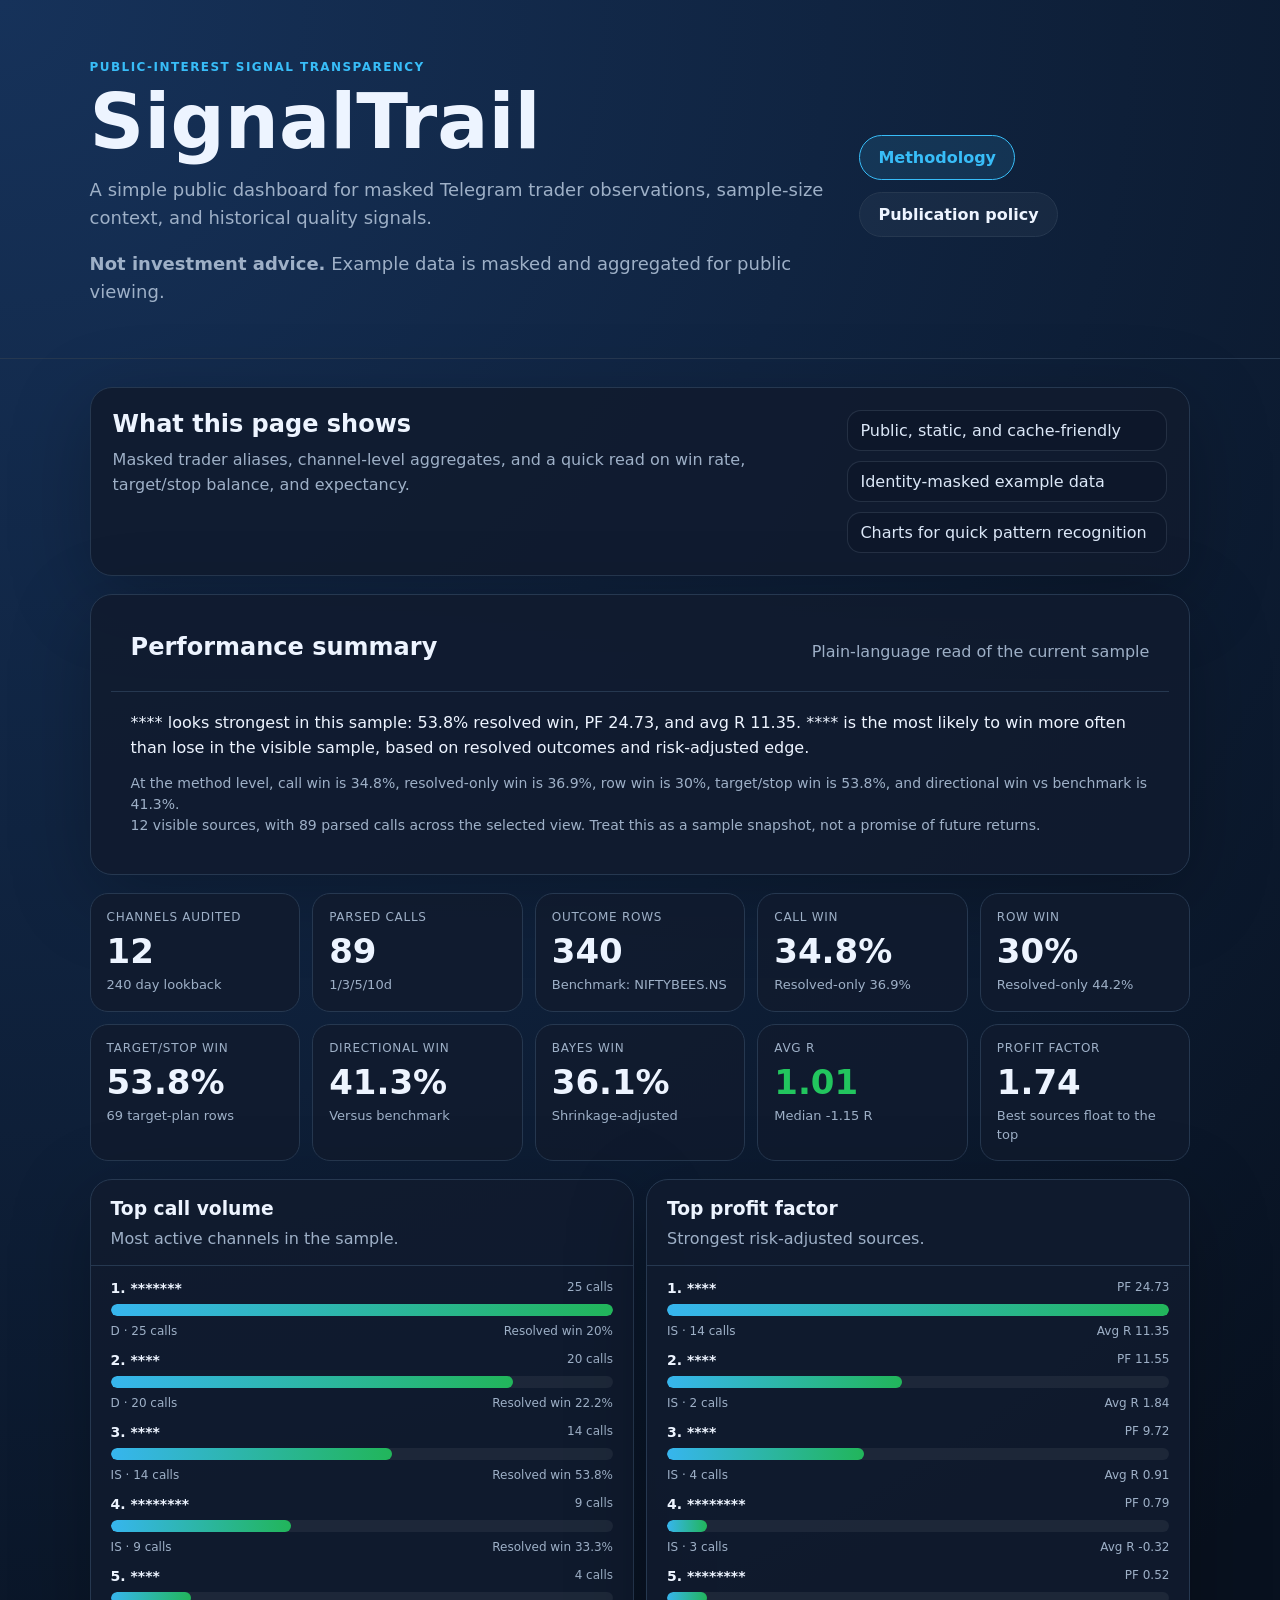
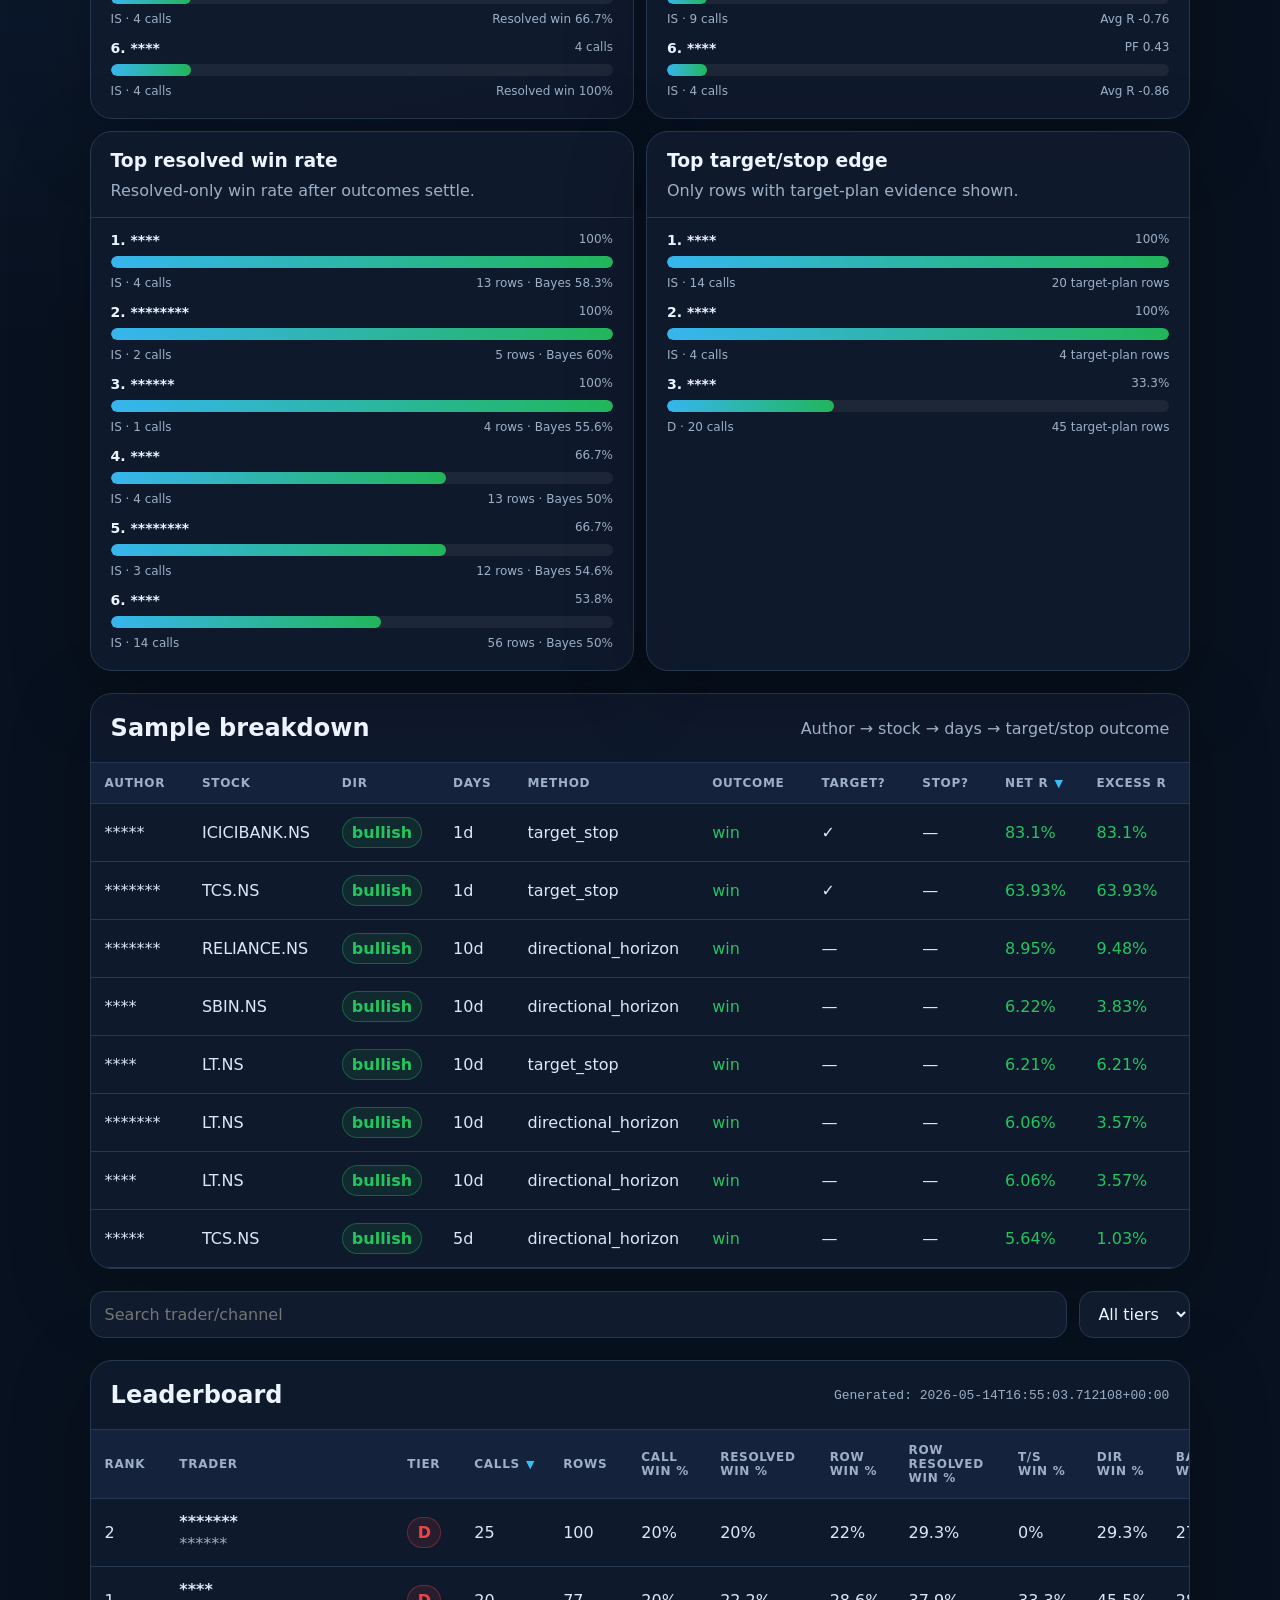
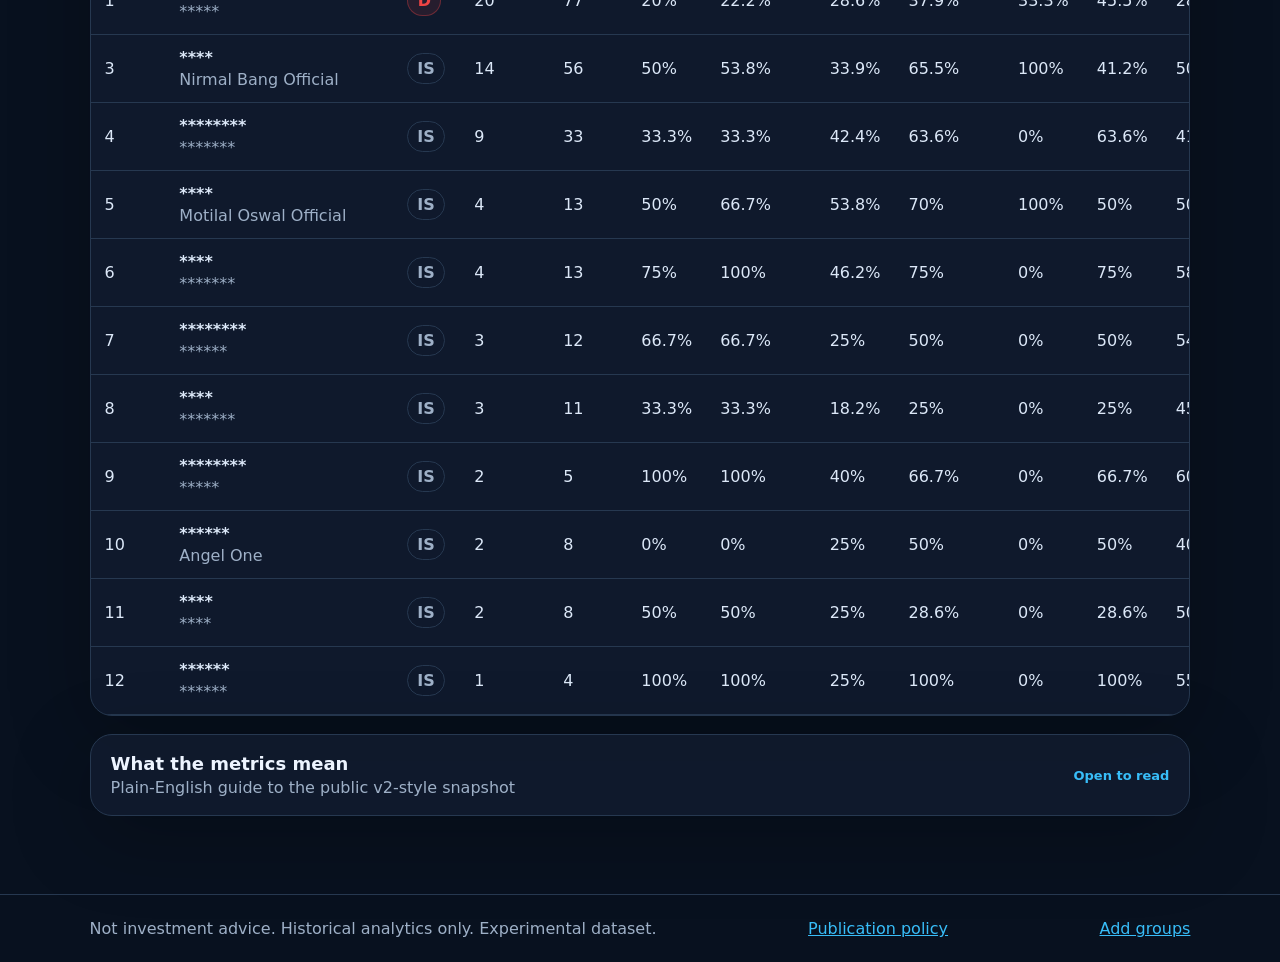
==== index.html @ 20137691 "init: SignalTrail — Telegram signal transparency dashboard" ====
<!doctype html>
<html lang="en">
<head>
  <meta charset="utf-8" />
  <meta name="viewport" content="width=device-width, initial-scale=1" />
  <title>SignalTrail</title>
  <link rel="stylesheet" href="styles.css" />
</head>
<body>
  <header class="hero">
    <div>
      <p class="eyebrow">Public-interest signal transparency</p>
      <h1>SignalTrail</h1>
      <p class="lede">A simple public dashboard for masked Telegram trader observations, sample-size context, and historical quality signals.</p>
      <p class="lede"><strong>Not investment advice.</strong> Example data is masked and aggregated for public viewing.</p>
    </div>
    <div class="hero-actions">
      <a class="button" href="methodology.html">Methodology</a>
      <a class="button button-ghost" href="publication-policy.html">Publication policy</a>
    </div>
  </header>

  <main>
    <section class="intro card">
      <div>
        <h2>What this page shows</h2>
        <p>Masked trader aliases, channel-level aggregates, and a quick read on win rate, target/stop balance, and expectancy.</p>
      </div>
      <ul class="intro-list">
        <li>Public, static, and cache-friendly</li>
        <li>Identity-masked example data</li>
        <li>Charts for quick pattern recognition</li>
      </ul>
    </section>

    <section id="insight" class="card insight-card" aria-label="Performance summary"></section>

    <section id="summary" class="summary-grid" aria-label="Leaderboard summary"></section>
    <section id="charts" class="charts" aria-label="Charts"></section>

    <section class="card">
      <div class="card-head">
        <h2>Sample breakdown</h2>
        <span class="muted">Author → stock → days → target/stop outcome</span>
      </div>
      <div class="table-wrap">
        <table id="breakdown"></table>
      </div>
    </section>

    <section class="toolbar">
      <input id="search" placeholder="Search trader/channel" />
      <select id="tierFilter">
        <option value="">All tiers</option>
        <option>A</option><option>B</option><option>C</option><option>D</option><option>IS</option>
      </select>
    </section>

    <section class="card">
      <div class="card-head">
        <h2>Leaderboard</h2>
        <span id="generated">Loading...</span>
      </div>
      <div class="table-wrap">
        <table id="leaderboard"></table>
      </div>
    </section>

    <details class="card metric-guide">
      <summary class="metric-summary">
        <span>
          <strong>What the metrics mean</strong>
          <span class="muted">Plain-English guide to the public v2-style snapshot</span>
        </span>
        <span class="metric-summary-hint">Open to read</span>
      </summary>
      <div class="metric-grid">
        <article class="metric-item"><h3>Messages scanned</h3><p>Total Telegram messages ingested in the backfill window before parsing.</p></article>
        <article class="metric-item"><h3>Parsed calls</h3><p>Messages the parser could turn into actionable stock calls or setups.</p></article>
        <article class="metric-item"><h3>Outcome rows</h3><p>All evaluated result rows, including multiple horizons and method types.</p></article>
        <article class="metric-item"><h3>Call win %</h3><p>Share of calls that ended as wins at the call level after resolution.</p></article>
        <article class="metric-item"><h3>Resolved win %</h3><p>Win rate after excluding unresolved or incomplete cases from the denominator.</p></article>
        <article class="metric-item"><h3>Row win %</h3><p>Win rate across every evaluated row, including horizon-based rows.</p></article>
        <article class="metric-item"><h3>Target/stop win %</h3><p>How often a full trade plan hit target before stop when both levels were available.</p></article>
        <article class="metric-item"><h3>Directional win %</h3><p>Directional edge against the benchmark when the parser had to fall back to horizon-based evaluation.</p></article>
        <article class="metric-item"><h3>Bayes win %</h3><p>Shrinkage-adjusted win rate that softens small-sample spikes.</p></article>
        <article class="metric-item"><h3>Avg R</h3><p>Average return in R-multiples; positive means the sample made money on average.</p></article>
        <article class="metric-item"><h3>Profit factor</h3><p>Gross wins divided by gross losses; above 1.0 is better, higher is stronger.</p></article>
        <article class="metric-item"><h3>Confidence</h3><p>Sample-size label that tells you how much trust to place in the row.</p></article>
      </div>
    </details>
  </main>

  <footer>
    <span>Not investment advice. Historical analytics only. Experimental dataset.</span>
    <a href="publication-policy.html">Publication policy</a>
    <a href="add-groups.html">Add groups</a>
  </footer>

  <script src="app.js"></script>
</body>
</html>
---- styles.css ----
:root { color-scheme: dark; --bg:#08111f; --panel:#101b2e; --panel2:#14233b; --panel3:#0d1728; --text:#edf4ff; --muted:#9eb0c7; --line:#263850; --good:#22c55e; --bad:#ef4444; --warn:#f59e0b; --accent:#38bdf8; }
* { box-sizing: border-box; }
body { margin:0; font-family: Inter, ui-sans-serif, system-ui, -apple-system, Segoe UI, sans-serif; background: radial-gradient(circle at top left, #16325a, var(--bg) 45%); color:var(--text); }
a { color:var(--accent); }
.hero { padding:48px 7vw 34px; display:flex; justify-content:space-between; align-items:center; gap:28px; border-bottom:1px solid var(--line); }
.eyebrow { color:var(--accent); text-transform:uppercase; letter-spacing:.12em; font-size:12px; font-weight:800; }
h1 { margin:.1em 0; font-size: clamp(36px, 6vw, 76px); line-height:.95; }
.lede { color:var(--muted); max-width:820px; font-size:18px; line-height:1.55; }
.hero-actions { display:flex; gap:12px; flex-wrap:wrap; }
.button { border:1px solid var(--accent); padding:12px 18px; border-radius:999px; text-decoration:none; font-weight:800; background:rgba(56,189,248,.12); white-space:nowrap; }
.button-ghost { border-color:var(--line); background:rgba(255,255,255,.04); color:var(--text); }
main { padding:28px 7vw 60px; }
.card, .intro { background:rgba(16,27,46,.88); border:1px solid var(--line); border-radius:22px; box-shadow:0 20px 80px rgba(0,0,0,.25); overflow:hidden; }
.intro { display:flex; justify-content:space-between; gap:22px; padding:22px; margin-bottom:18px; align-items:flex-start; }
.intro h2 { margin:0 0 10px; }
.intro p { margin:0; color:var(--muted); max-width:720px; line-height:1.55; }
.intro-list { list-style:none; margin:0; padding:0; display:grid; gap:10px; min-width:min(320px, 100%); }
.intro-list li { padding:10px 12px; border:1px solid rgba(158,176,199,.16); border-radius:14px; background:rgba(13,23,40,.6); color:#dce8f8; }
.insight-card { margin-bottom:18px; padding:18px 20px; }
.insight-card h2 { margin:0 0 10px; }
.insight-copy { color:var(--text); line-height:1.6; font-size:16px; margin:0 0 12px; }
.insight-meta { color:var(--muted); line-height:1.5; margin:0; font-size:14px; }
.metric-guide { margin-bottom:18px; }
.metric-guide { margin-top:18px; }
.metric-guide summary { list-style:none; cursor:pointer; }
.metric-guide summary::-webkit-details-marker { display:none; }
.metric-summary { display:flex; justify-content:space-between; align-items:center; gap:16px; padding:18px 20px; }
.metric-summary strong { display:block; font-size:18px; margin-bottom:4px; }
.metric-summary .muted { display:block; }
.metric-summary-hint { color:var(--accent); font-size:13px; font-weight:800; white-space:nowrap; }
.metric-guide[open] .metric-summary { border-bottom:1px solid var(--line); }
.metric-grid { display:grid; grid-template-columns:repeat(3, minmax(0, 1fr)); gap:12px; padding:18px 20px 22px; }
.metric-item { padding:14px 14px 16px; border:1px solid rgba(158,176,199,.16); border-radius:16px; background:rgba(13,23,40,.6); }
.metric-item h3 { margin:0 0 8px; font-size:16px; }
.metric-item p { margin:0; color:var(--muted); line-height:1.5; font-size:14px; }
.summary-grid { display:grid; grid-template-columns:repeat(5, minmax(0, 1fr)); gap:12px; margin:18px 0; }
.stat { background:rgba(16,27,46,.88); border:1px solid var(--line); border-radius:18px; padding:16px; }
.stat-label { color:var(--muted); font-size:12px; text-transform:uppercase; letter-spacing:.06em; }
.stat-value { margin-top:10px; font-size:clamp(22px, 3vw, 34px); font-weight:900; line-height:1; }
.stat-note { margin-top:8px; color:var(--muted); font-size:13px; line-height:1.45; }
.sortable { cursor:pointer; user-select:none; }
.sortable button { all:unset; display:block; width:100%; cursor:pointer; }
.sort-indicator { color:var(--accent); font-size:11px; margin-left:6px; }
.charts { display:grid; grid-template-columns:repeat(2, minmax(0, 1fr)); gap:12px; margin:18px 0 22px; }
.chart-card { padding:0; }
.chart-head { padding:18px 20px 14px; border-bottom:1px solid var(--line); }
.chart-head h3 { margin:0 0 8px; }
.chart-head p { margin:0; color:var(--muted); line-height:1.5; }
.bars { padding:14px 20px 20px; display:grid; gap:14px; }
.bar-row { display:grid; gap:8px; }
.bar-top { display:flex; justify-content:space-between; gap:12px; font-size:14px; }
.bar-name { font-weight:700; }
.bar-meta, .bar-foot { color:var(--muted); font-size:12px; }
.bar-track { position:relative; height:12px; border-radius:999px; background:rgba(255,255,255,.06); overflow:hidden; }
.bar-fill { position:absolute; inset:0 auto 0 0; border-radius:999px; background:linear-gradient(90deg, rgba(56,189,248,.95), rgba(34,197,94,.9)); }
.bar-fill.good { background:linear-gradient(90deg, rgba(34,197,94,.95), rgba(56,189,248,.9)); }
.bar-fill.warn { background:linear-gradient(90deg, rgba(245,158,11,.95), rgba(56,189,248,.9)); }
.bar-foot { display:flex; justify-content:space-between; gap:12px; }
.toolbar { display:flex; gap:12px; margin:22px 0; }
input, select { background:var(--panel); border:1px solid var(--line); color:var(--text); border-radius:14px; padding:12px 14px; font:inherit; }
input { min-width:280px; flex:1; }
.card-head { display:flex; justify-content:space-between; align-items:center; gap:16px; padding:20px; border-bottom:1px solid var(--line); }
h2 { margin:0; }
#generated { color:var(--muted); font-family:ui-monospace, SFMono-Regular, Menlo, monospace; font-size:13px; }
.table-wrap { overflow:auto; }
table { width:100%; border-collapse:collapse; min-width:900px; }
th, td { padding:13px 14px; text-align:left; border-bottom:1px solid var(--line); }
th { color:var(--muted); font-size:12px; text-transform:uppercase; letter-spacing:.06em; background:var(--panel2); position:sticky; top:0; }
td { color:#dce8f8; }
.tier { display:inline-flex; min-width:34px; justify-content:center; padding:5px 9px; border-radius:999px; font-weight:900; border:1px solid var(--line); }
.tier.A,.tier.B { color:var(--good); background:rgba(34,197,94,.1); border-color:rgba(34,197,94,.35); }
.tier.C { color:var(--warn); background:rgba(245,158,11,.1); border-color:rgba(245,158,11,.35); }
.tier.D { color:var(--bad); background:rgba(239,68,68,.1); border-color:rgba(239,68,68,.35); }
.tier.IS { color:var(--muted); }
.tier.bullish { color:var(--good); background:rgba(34,197,94,.1); border-color:rgba(34,197,94,.35); }
.tier.bearish { color:var(--bad); background:rgba(239,68,68,.1); border-color:rgba(239,68,68,.35); }
.tier.neutral { color:var(--muted); }
/* SEBI badges */
.sebi-badge { display:inline-flex; align-items:center; gap:3px; padding:4px 8px; border-radius:999px; font-size:11px; font-weight:700; white-space:nowrap; }
.sebi-num { color:#22c55e; background:rgba(34,197,94,.1); border:1px solid rgba(34,197,94,.3); font-family:ui-monospace,monospace; }
.sebi-claimed { color:var(--warn); background:rgba(245,158,11,.1); border:1px solid rgba(245,158,11,.3); }
.sebi-no { color:var(--bad); background:rgba(239,68,68,.1); border:1px solid rgba(239,68,68,.3); }
.sebi-unverified { opacity:.6; font-size:10px; }
/* Data quality badges */
.dq-badge { display:inline-block; padding:3px 7px; border-radius:6px; font-size:11px; font-weight:700; }
.dq-full { color:#22c55e; background:rgba(34,197,94,.12); }
.dq-partial { color:var(--accent); background:rgba(56,189,248,.12); }
.dq-warn { color:var(--warn); background:rgba(245,158,11,.12); }
.dq-none { color:var(--muted); background:rgba(255,255,255,.05); }
/* Red flags */
.red-flag { display:inline-block; padding:2px 6px; margin:2px 2px 0 0; border-radius:5px; font-size:10px; font-weight:700; color:var(--bad); background:rgba(239,68,68,.1); border:1px solid rgba(239,68,68,.2); }
.red-flag-inline { color:var(--bad); font-size:11px; font-weight:700; }
.flag-row { margin-top:5px; }
.row-flagged { background:rgba(239,68,68,.04); }
/* Trader cell */
.trader-cell { display:flex; flex-direction:column; gap:3px; min-width:200px; }
.trader-name { font-weight:700; color:#dce8f8; }
.trader-meta { display:flex; align-items:center; gap:6px; }
.channel-link { color:var(--accent); font-size:12px; text-decoration:none; font-family:ui-monospace,monospace; }
.channel-link:hover { text-decoration:underline; }
.info-icon { display:inline-block; margin-left:5px; color:var(--muted); font-size:12px; cursor:help; vertical-align:middle; }
/* Confidence badges */
.conf-badge { display:inline-block; padding:3px 7px; border-radius:6px; font-size:11px; font-weight:700; }
.conf-eligible { color:#22c55e; background:rgba(34,197,94,.12); }
.conf-is { color:var(--muted); background:rgba(255,255,255,.05); }
.conf-none { color:var(--warn); background:rgba(245,158,11,.1); }
/* Dataset switcher & misc */
.button-sm { padding:8px 13px; font-size:12px; }
.obs-note { color:var(--muted); font-size:12px; cursor:help; }

.good { color:var(--good); } .bad { color:var(--bad); } .muted { color:var(--muted); }
footer { padding:24px 7vw; display:flex; justify-content:space-between; gap:16px; border-top:1px solid var(--line); color:var(--muted); }
@media (max-width:980px){ .summary-grid { grid-template-columns:repeat(2, minmax(0, 1fr)); } .charts { grid-template-columns:1fr; } .intro { flex-direction:column; } .metric-grid { grid-template-columns:repeat(2, minmax(0, 1fr)); } }
@media (max-width:760px){ .hero, footer { flex-direction:column; align-items:flex-start; } .toolbar { flex-direction:column; } input { min-width:0; width:100%; } .summary-grid { grid-template-columns:1fr; } .metric-grid { grid-template-columns:1fr; } }
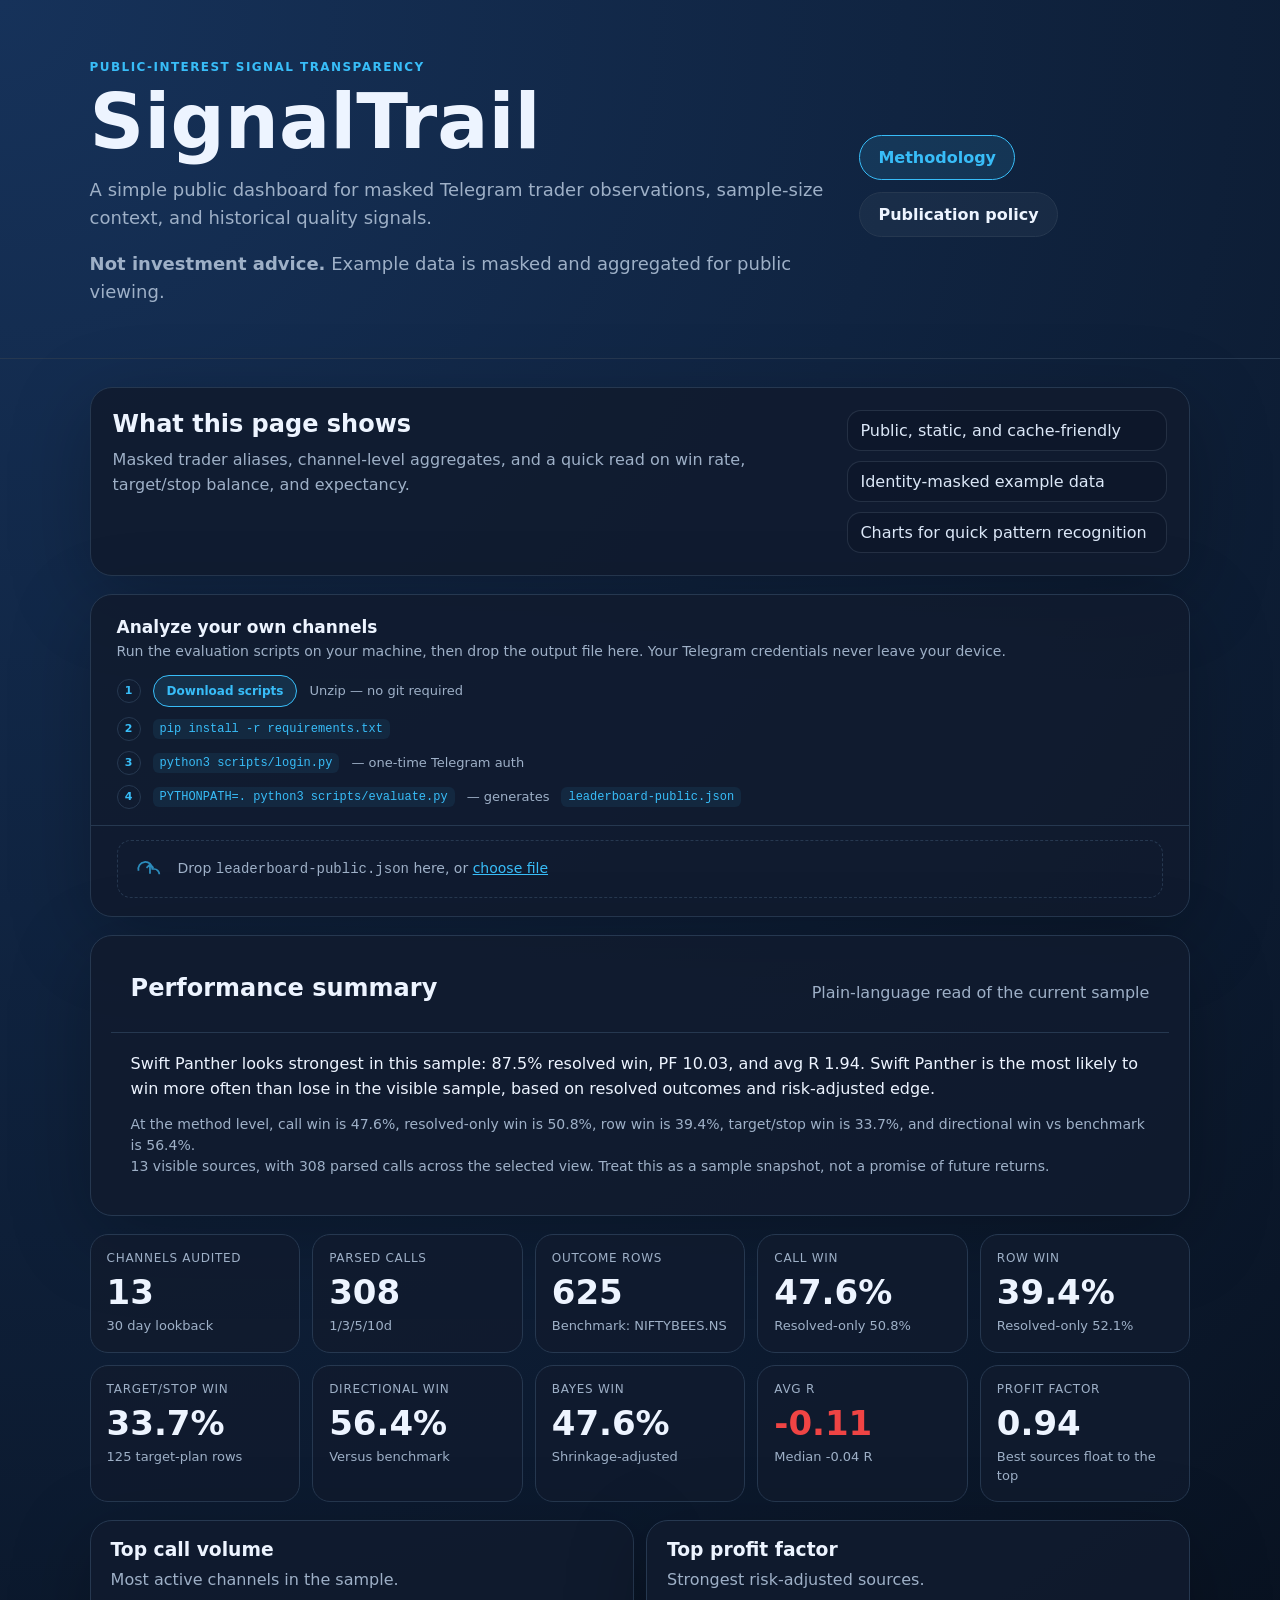
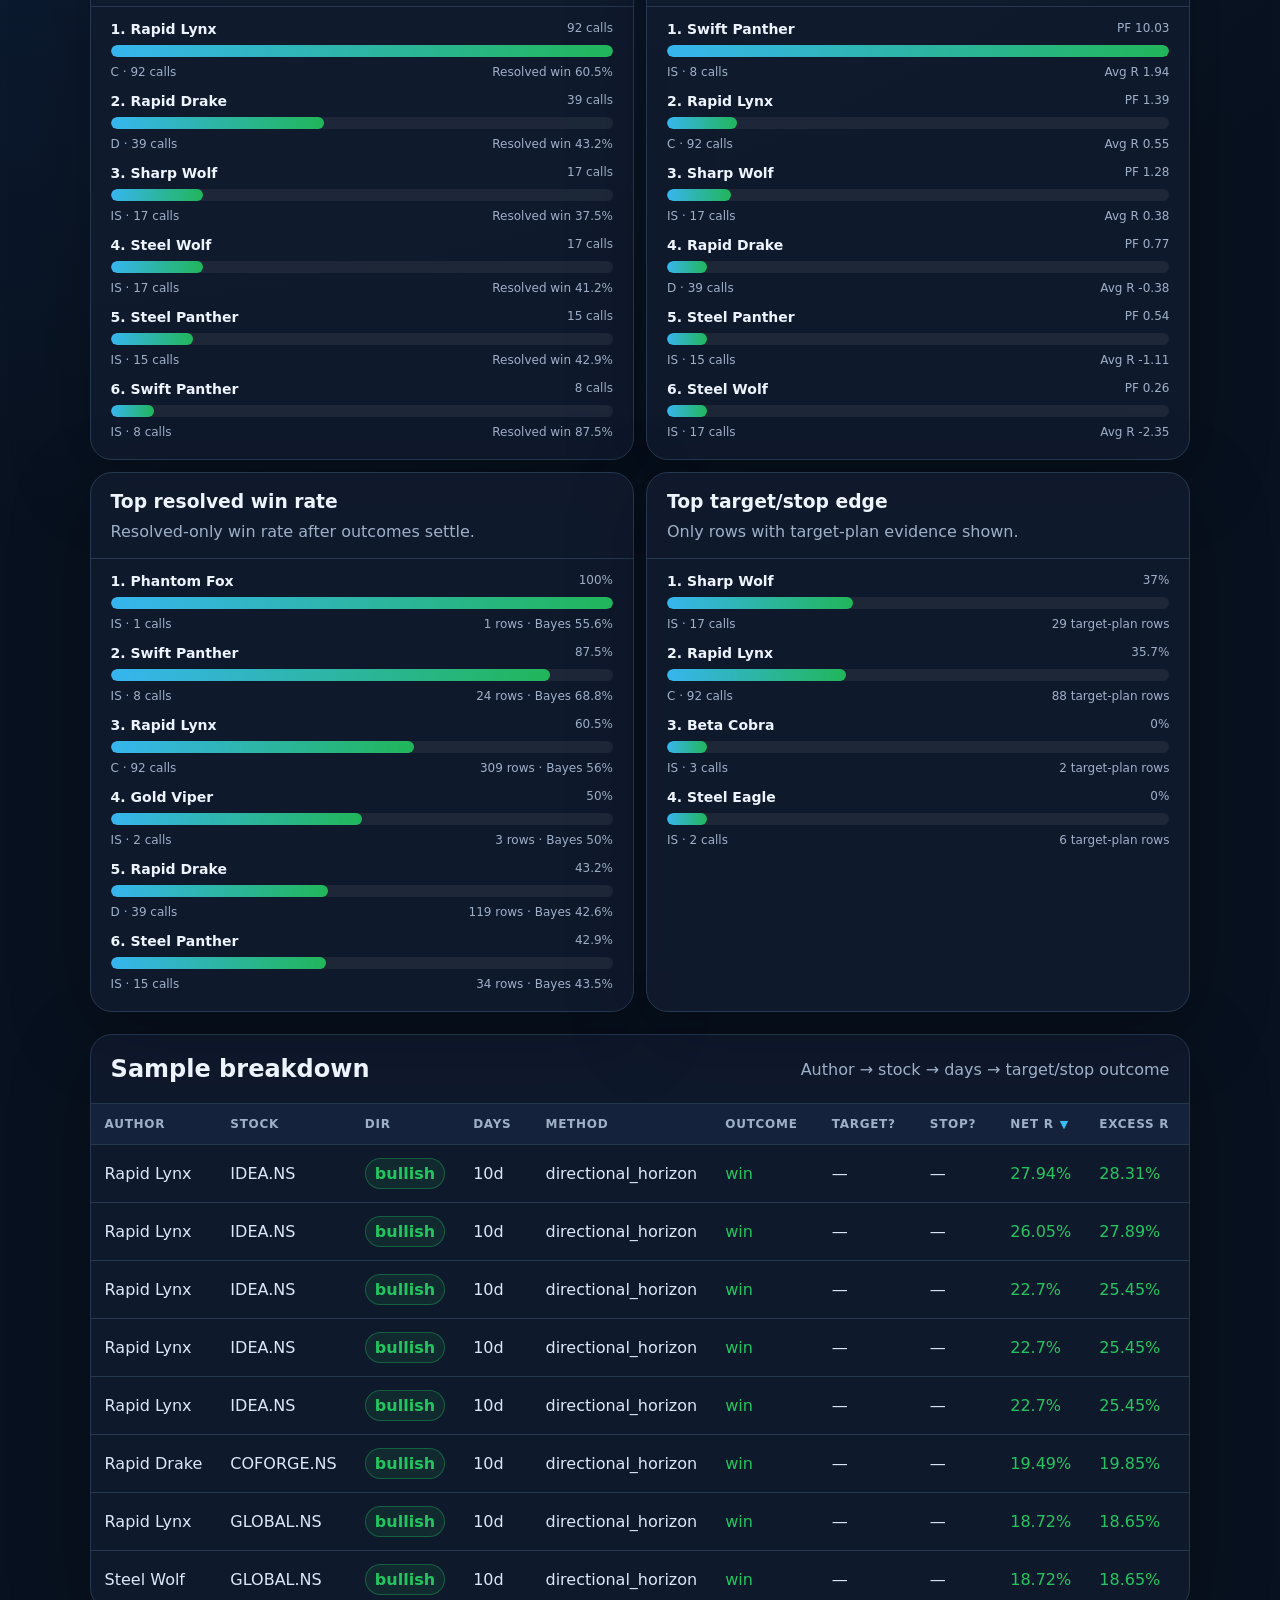
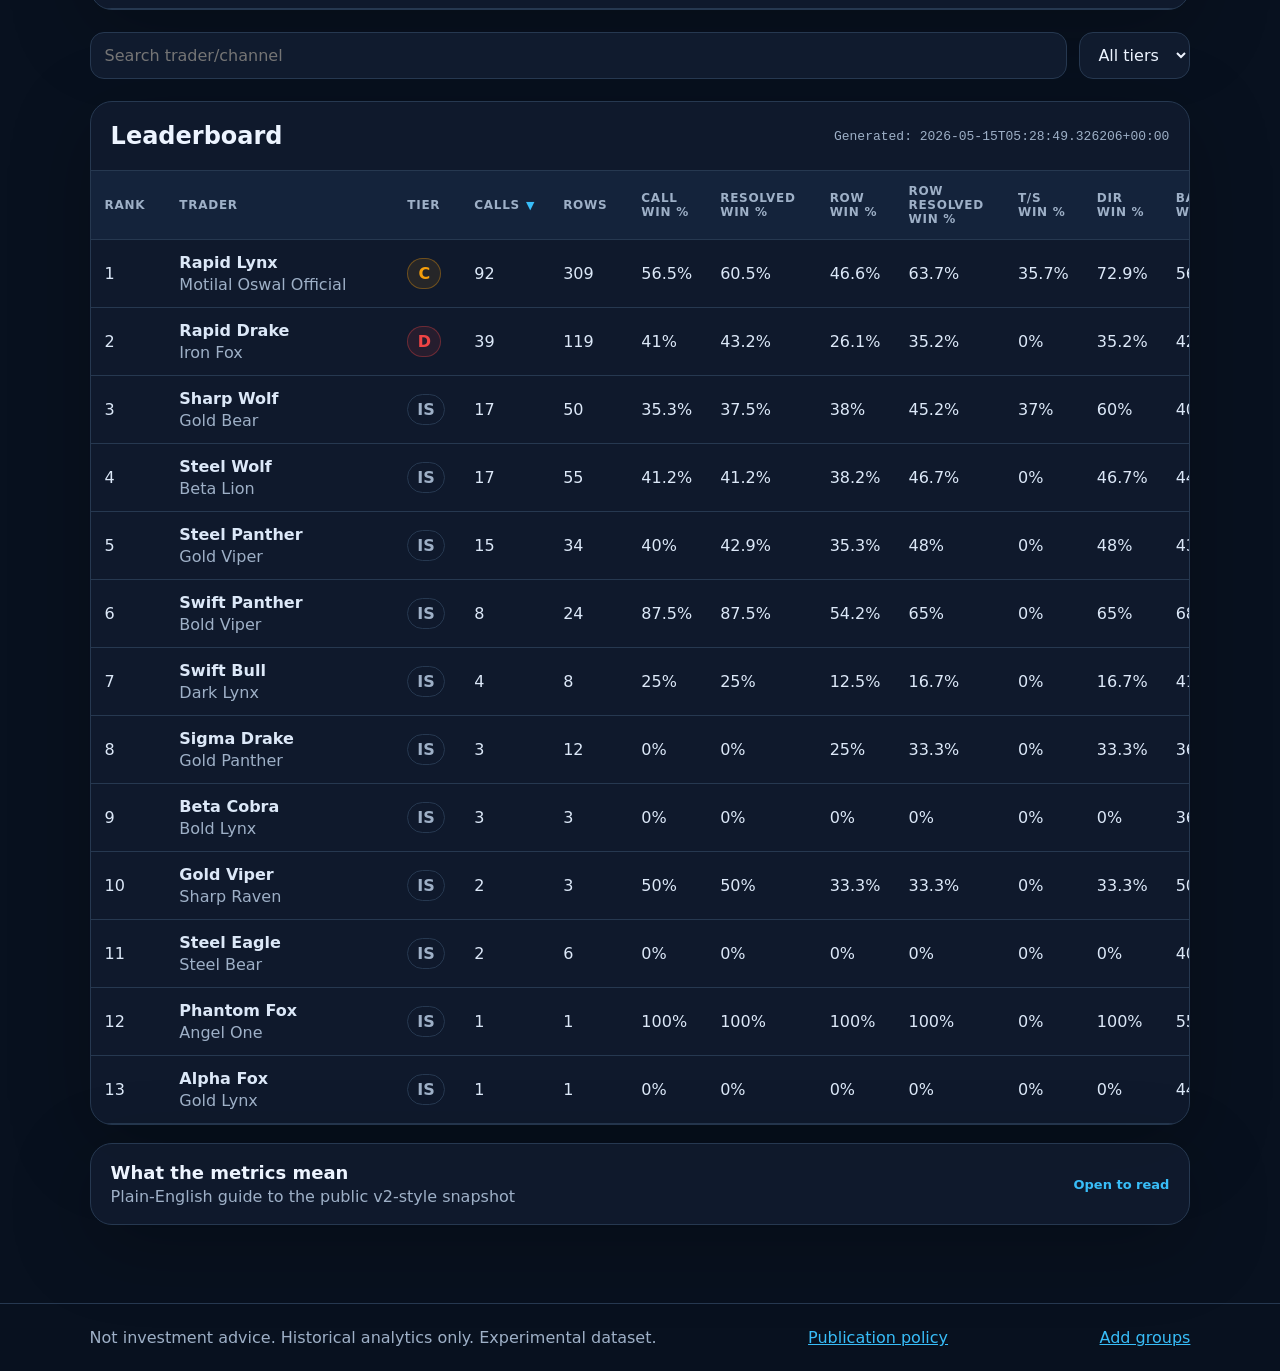
==== commit db2e7ca5: "feat: standalone evaluation pipeline + upload-your-own-data UI - Add scripts/evaluate.py — full Tele" ====
--- a/index.html
+++ b/index.html
@@ -20,6 +20,29 @@
     </div>
   </header>
 
+  <!-- Disclaimer modal -->
+  <dialog id="uploadDisclaimer" aria-labelledby="disclaimerTitle">
+    <div class="dialog-inner">
+      <h2 id="disclaimerTitle">Before you upload your data</h2>
+      <ul class="disclaimer-list">
+        <li><strong>Your file never leaves your browser.</strong> It is read locally using the FileReader API. Nothing is sent to any server.</li>
+        <li><strong>Historical analysis only.</strong> Win rates, scores, and rankings are computed from past signals and do not predict future performance.</li>
+        <li><strong>No investment advice.</strong> Nothing on this dashboard should influence any buy, sell, or hold decision.</li>
+        <li><strong>Accuracy depends on your data.</strong> Results are only as reliable as the signals your <code>evaluate.py</code> run parsed and evaluated.</li>
+        <li><strong>No affiliation.</strong> SignalTrail is not affiliated with SEBI, NSE, BSE, or any brokerage.</li>
+        <li><strong>You are responsible</strong> for ensuring the channels you evaluated are ones you have legal access to.</li>
+      </ul>
+      <label class="disclaimer-check">
+        <input type="checkbox" id="disclaimerAck" />
+        I understand this is experimental historical analysis, not financial or investment advice.
+      </label>
+      <div class="dialog-actions">
+        <button class="button button-ghost" id="disclaimerCancel">Cancel</button>
+        <button class="button" id="disclaimerConfirm" disabled>Continue to upload</button>
+      </div>
+    </div>
+  </dialog>
+
   <main>
     <section class="intro card">
       <div>
@@ -32,6 +55,38 @@
         <li>Charts for quick pattern recognition</li>
       </ul>
     </section>
+
+    <section class="upload-zone card" id="uploadZone" aria-label="Upload your own data">
+      <div class="upload-steps">
+        <div class="upload-steps-head">
+          <p class="upload-title">Analyze your own channels</p>
+          <p class="upload-sub">Run the evaluation scripts on your machine, then drop the output file here. Your Telegram credentials never leave your device.</p>
+        </div>
+        <ol class="steps-list">
+          <li>
+            <a class="button button-sm" href="https://github.com/disc0nnctd/SignalTrail/archive/refs/heads/main.zip" download>Download scripts</a>
+            <span>Unzip — no git required</span>
+          </li>
+          <li><code>pip install -r requirements.txt</code></li>
+          <li><code>python3 scripts/login.py</code> &mdash; one-time Telegram auth</li>
+          <li><code>PYTHONPATH=. python3 scripts/evaluate.py</code> &mdash; generates <code>leaderboard-public.json</code></li>
+        </ol>
+      </div>
+      <div class="upload-drop-row">
+        <div class="upload-inner" id="uploadDrop">
+          <svg width="28" height="28" viewBox="0 0 24 24" fill="none" stroke="currentColor" stroke-width="1.5" aria-hidden="true"><path d="M12 16V8m0 0-3 3m3-3 3 3M20 16.5A4.5 4.5 0 0 0 15.5 12H14a6 6 0 1 0-11.8 1.5"/></svg>
+          <div>
+            <p class="upload-sub" style="margin:0">Drop <code>leaderboard-public.json</code> here, or <button class="upload-link" id="uploadTrigger">choose file</button></p>
+          </div>
+        </div>
+      </div>
+      <input type="file" id="uploadInput" accept=".json,application/json" style="display:none" aria-label="Choose leaderboard JSON file" />
+    </section>
+
+    <div id="privateViewBanner" class="private-banner" hidden>
+      <span>Viewing your private data &mdash; processed locally in your browser, not stored anywhere.</span>
+      <button class="upload-link" id="resetToPublic">Back to public leaderboard</button>
+    </div>
 
     <section id="insight" class="card insight-card" aria-label="Performance summary"></section>
 
--- a/styles.css
+++ b/styles.css
@@ -110,5 +110,38 @@
 
 .good { color:var(--good); } .bad { color:var(--bad); } .muted { color:var(--muted); }
 footer { padding:24px 7vw; display:flex; justify-content:space-between; gap:16px; border-top:1px solid var(--line); color:var(--muted); }
+
+/* Upload zone */
+.upload-zone { margin-bottom:18px; }
+.upload-steps { padding:22px 26px 16px; border-bottom:1px solid var(--line); }
+.upload-steps-head { margin-bottom:16px; }
+.upload-title { font-size:17px; font-weight:700; margin:0 0 6px; }
+.upload-sub { margin:0 0 4px; color:var(--muted); font-size:14px; }
+.steps-list { margin:0; padding:0; list-style:none; display:flex; flex-direction:column; gap:10px; }
+.steps-list li { display:flex; align-items:center; gap:12px; font-size:13px; color:var(--muted); counter-increment:steps; }
+.steps-list li::before { content:counter(steps); display:inline-flex; align-items:center; justify-content:center; width:22px; height:22px; border-radius:50%; border:1px solid var(--line); color:var(--accent); font-size:11px; font-weight:700; flex-shrink:0; }
+.steps-list { counter-reset:steps; }
+.steps-list code { font-family:ui-monospace,monospace; font-size:12px; color:var(--accent); background:rgba(56,189,248,.08); padding:3px 7px; border-radius:6px; }
+.upload-drop-row { padding:14px 26px 18px; }
+.upload-inner { display:flex; align-items:center; gap:14px; padding:14px 18px; border:1.5px dashed var(--line); border-radius:14px; cursor:default; transition:background .15s, border-color .15s; }
+.upload-inner svg { color:var(--accent); flex-shrink:0; opacity:.7; }
+.upload-link { background:none; border:none; color:var(--accent); cursor:pointer; font:inherit; padding:0; text-decoration:underline; }
+.upload-inner.drag-over { background:rgba(56,189,248,.07); border-color:rgba(56,189,248,.5); }
+
+/* Disclaimer dialog */
+dialog { background:var(--panel); border:1px solid var(--line); border-radius:22px; color:var(--text); padding:0; max-width:560px; width:calc(100% - 32px); box-shadow:0 32px 120px rgba(0,0,0,.6); }
+dialog::backdrop { background:rgba(0,0,0,.65); backdrop-filter:blur(4px); }
+.dialog-inner { padding:28px 28px 24px; }
+.dialog-inner h2 { margin:0 0 18px; font-size:20px; }
+.disclaimer-list { margin:0 0 20px; padding-left:18px; display:grid; gap:10px; color:var(--muted); font-size:14px; line-height:1.55; }
+.disclaimer-list strong { color:var(--text); }
+.disclaimer-list code { font-family:ui-monospace,monospace; font-size:12px; color:var(--accent); background:rgba(56,189,248,.1); padding:1px 5px; border-radius:4px; }
+.disclaimer-check { display:flex; align-items:flex-start; gap:10px; font-size:14px; color:var(--text); line-height:1.5; padding:14px; border:1px solid var(--line); border-radius:14px; background:rgba(255,255,255,.03); cursor:pointer; margin-bottom:20px; }
+.disclaimer-check input { margin-top:2px; flex-shrink:0; accent-color:var(--accent); }
+.dialog-actions { display:flex; justify-content:flex-end; gap:10px; }
+
+/* Private view banner */
+[hidden] { display:none !important; }
+.private-banner { display:flex; justify-content:space-between; align-items:center; gap:12px; padding:12px 18px; border-radius:14px; background:rgba(56,189,248,.08); border:1px solid rgba(56,189,248,.25); margin-bottom:18px; font-size:14px; color:var(--accent); }
 @media (max-width:980px){ .summary-grid { grid-template-columns:repeat(2, minmax(0, 1fr)); } .charts { grid-template-columns:1fr; } .intro { flex-direction:column; } .metric-grid { grid-template-columns:repeat(2, minmax(0, 1fr)); } }
 @media (max-width:760px){ .hero, footer { flex-direction:column; align-items:flex-start; } .toolbar { flex-direction:column; } input { min-width:0; width:100%; } .summary-grid { grid-template-columns:1fr; } .metric-grid { grid-template-columns:1fr; } }
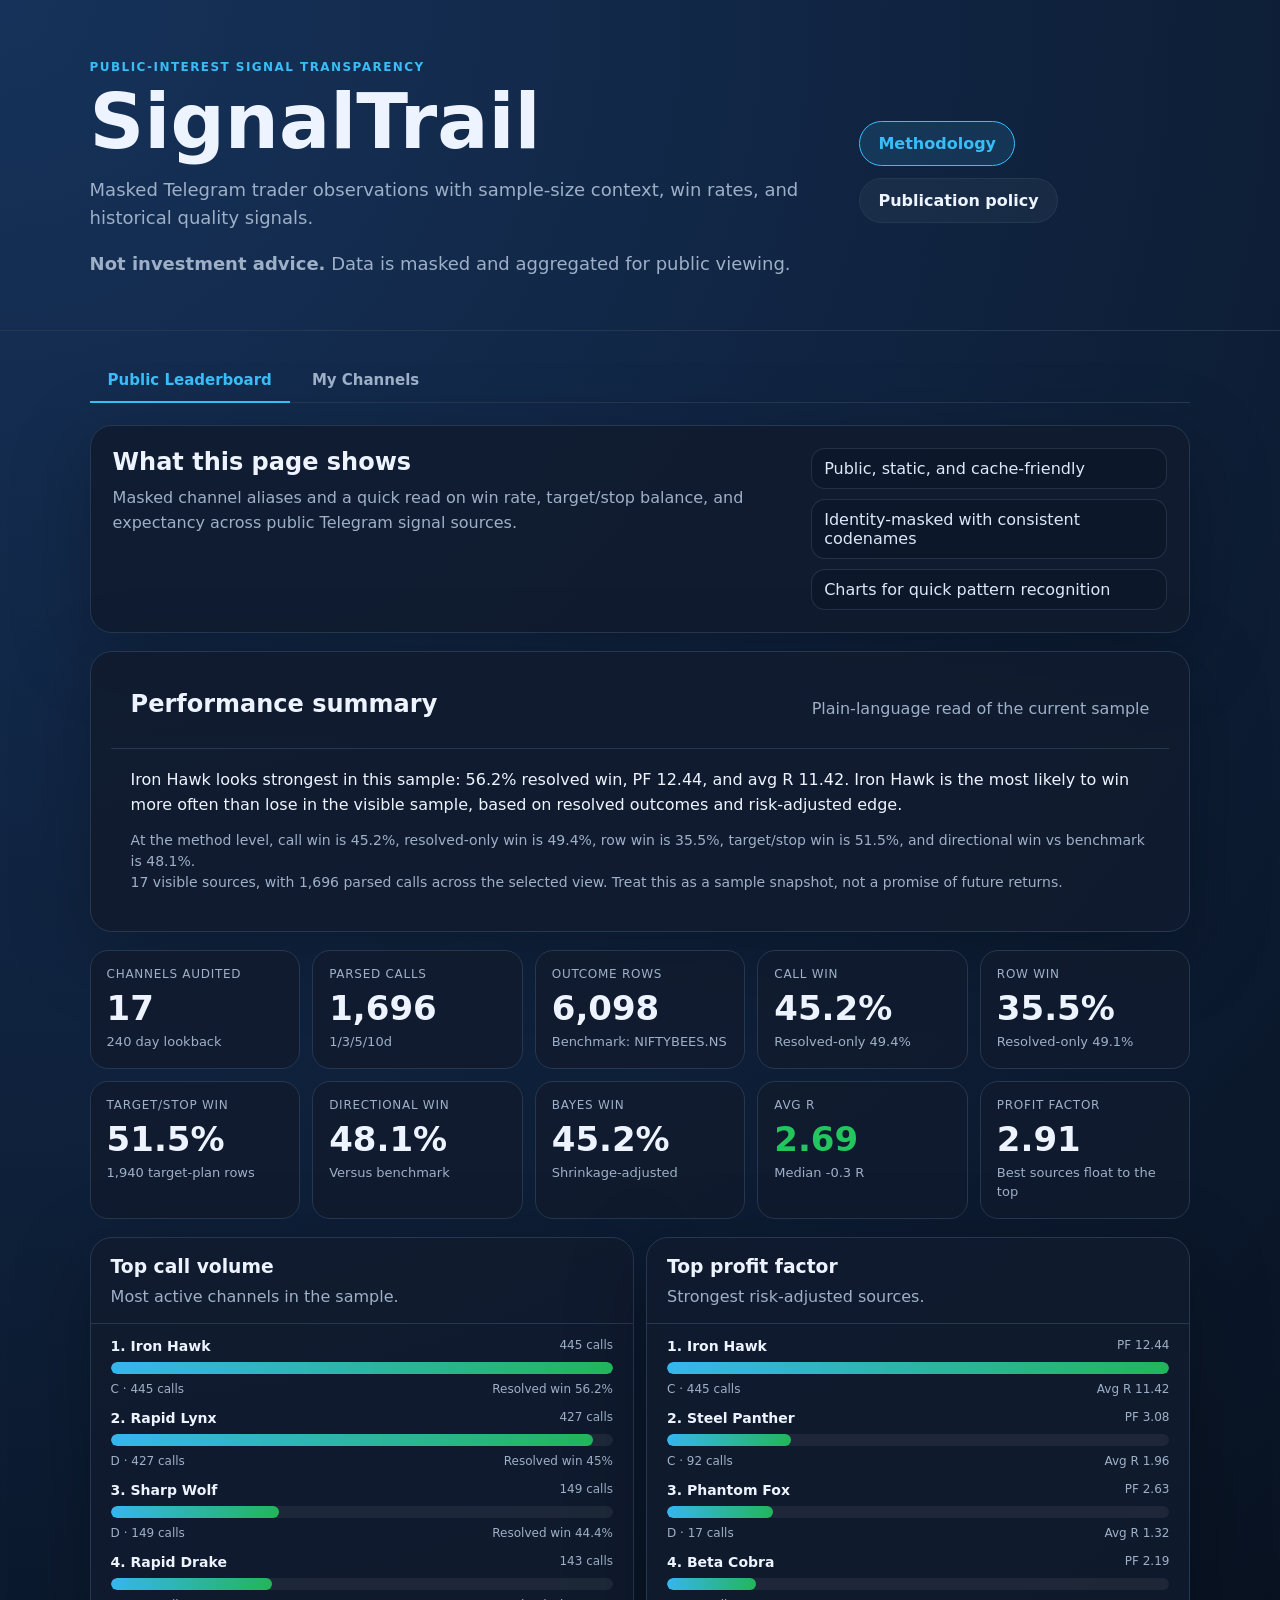
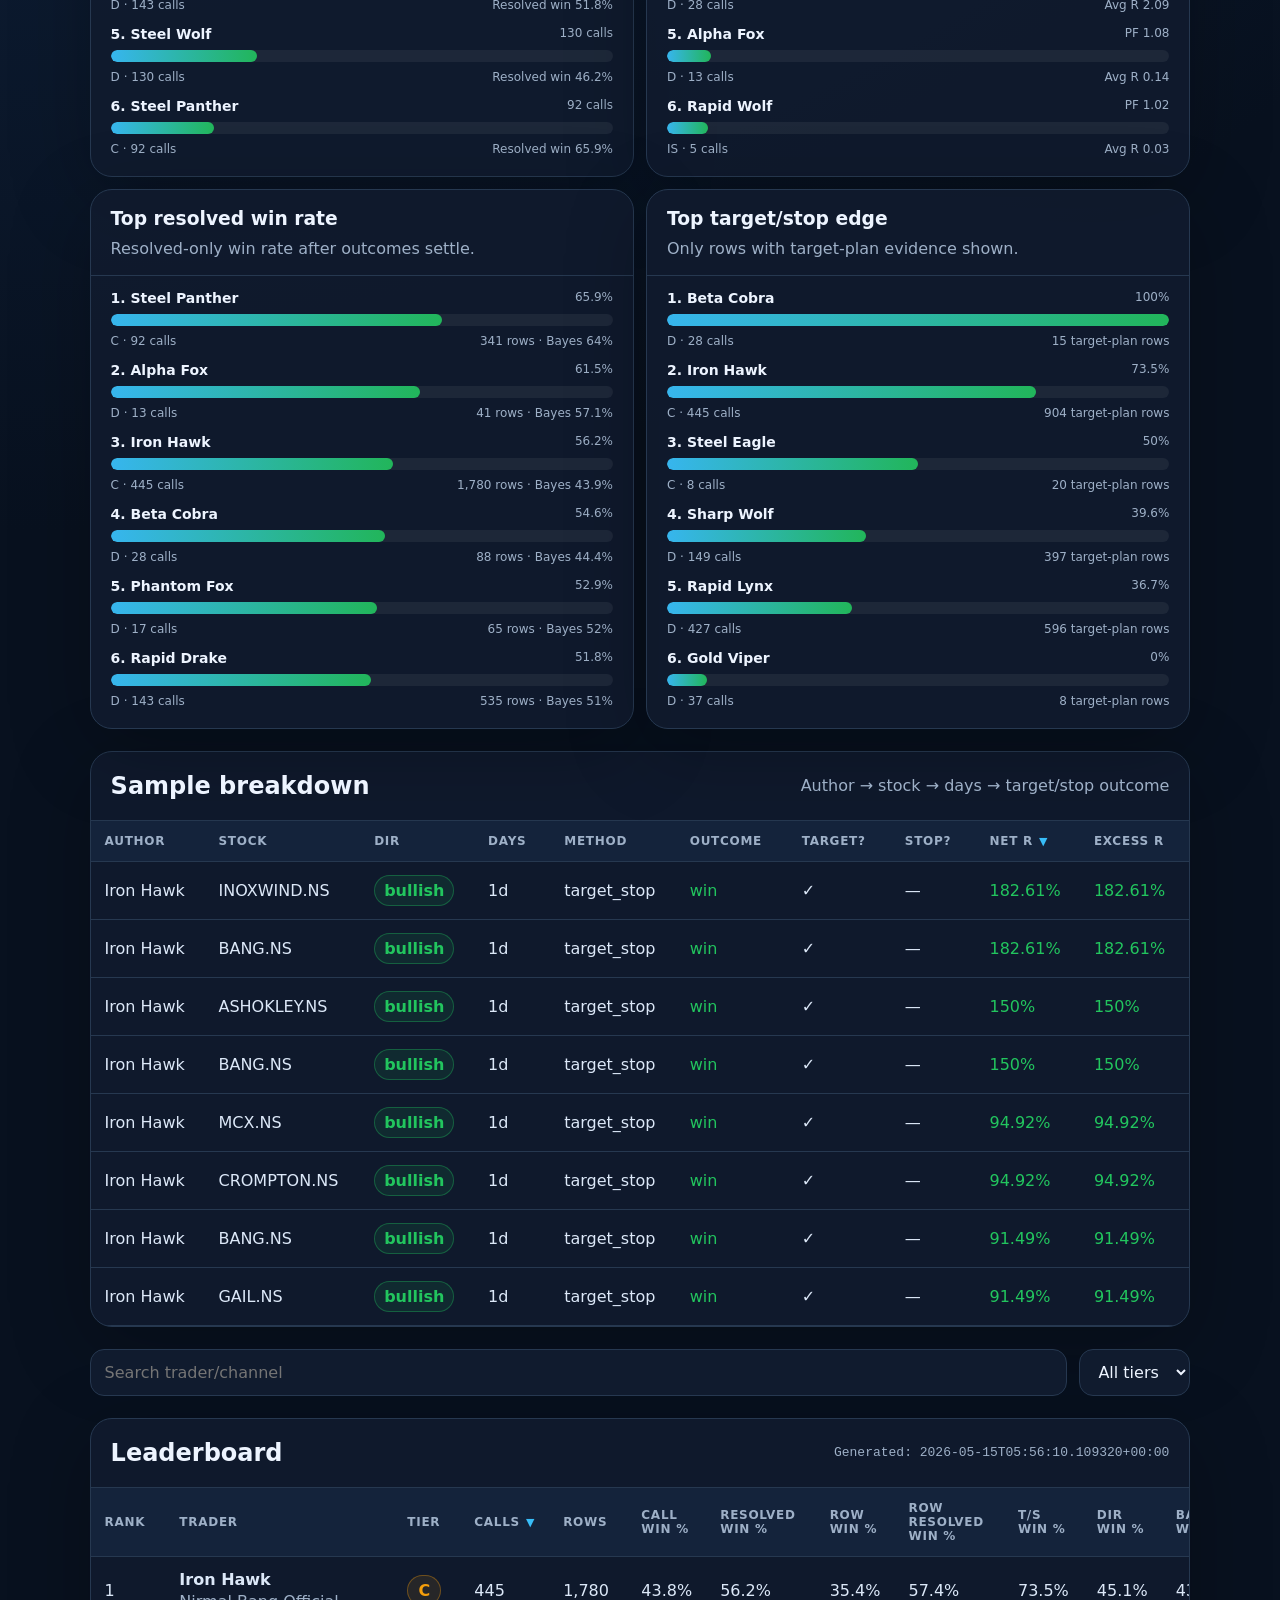
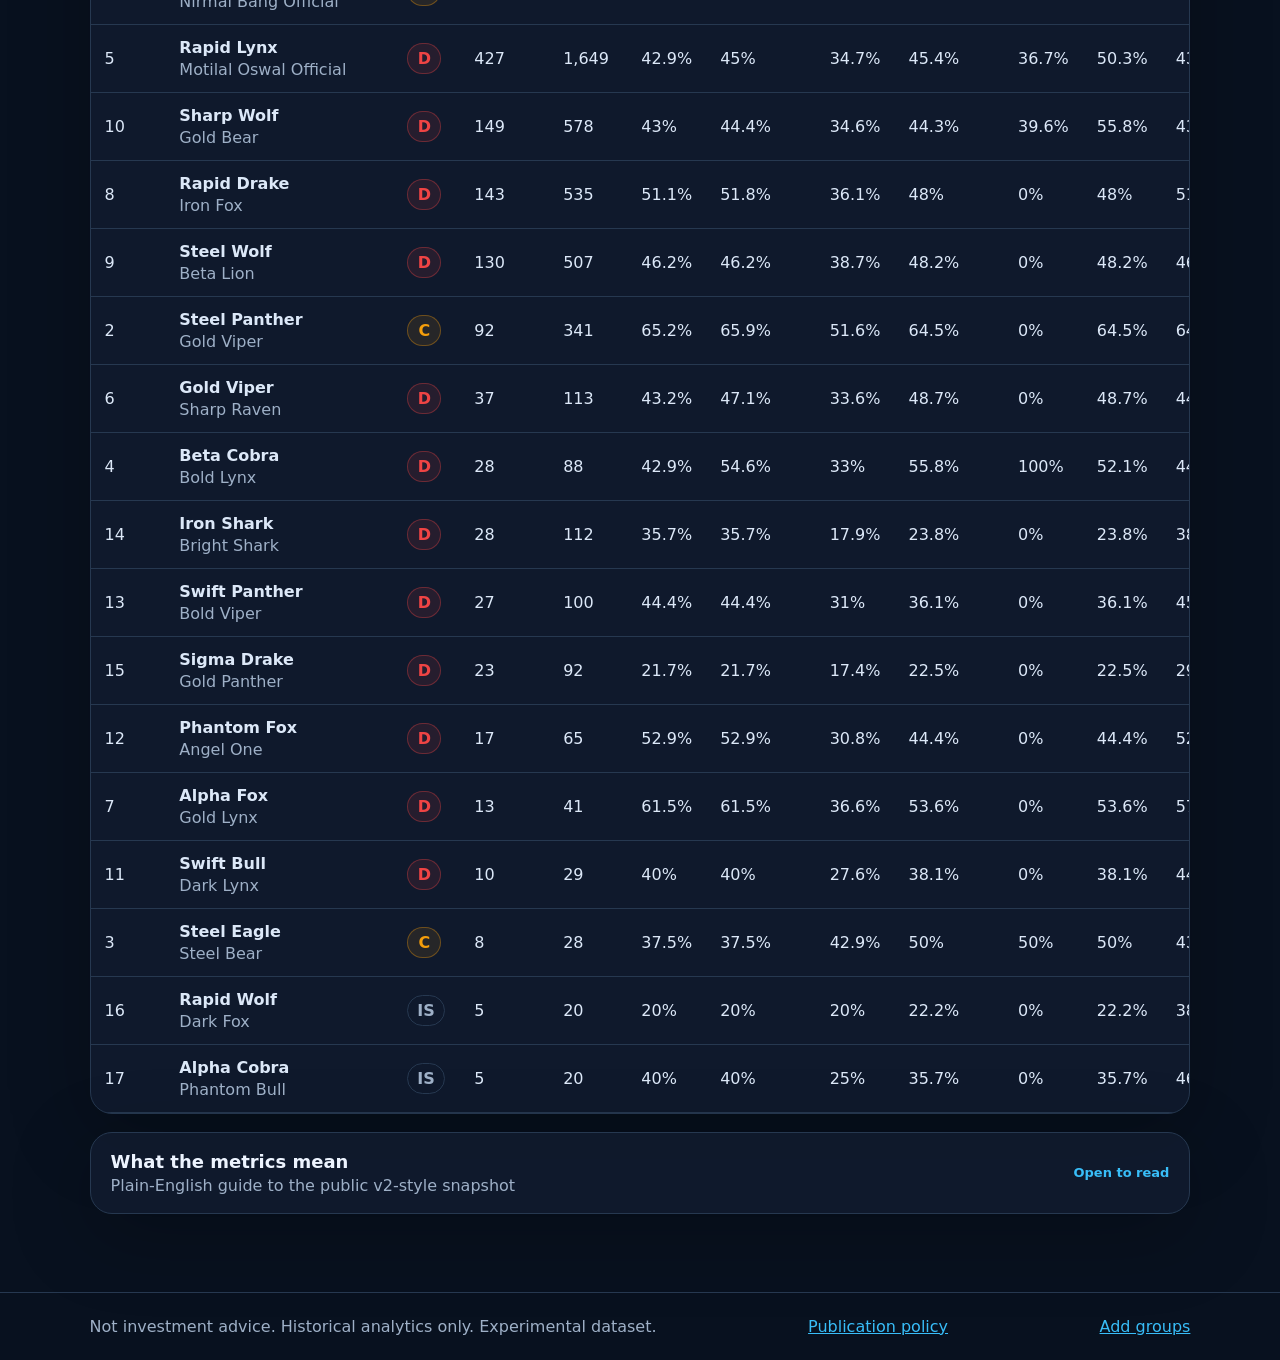
==== commit e4399df6: "feat: tab navigation, eligibility tuning, full 240-day leaderboard - Move upload/my-channels flow in" ====
--- a/index.html
+++ b/index.html
@@ -11,8 +11,8 @@
     <div>
       <p class="eyebrow">Public-interest signal transparency</p>
       <h1>SignalTrail</h1>
-      <p class="lede">A simple public dashboard for masked Telegram trader observations, sample-size context, and historical quality signals.</p>
-      <p class="lede"><strong>Not investment advice.</strong> Example data is masked and aggregated for public viewing.</p>
+      <p class="lede">Masked Telegram trader observations with sample-size context, win rates, and historical quality signals.</p>
+      <p class="lede"><strong>Not investment advice.</strong> Data is masked and aggregated for public viewing.</p>
     </div>
     <div class="hero-actions">
       <a class="button" href="methodology.html">Methodology</a>
@@ -26,7 +26,7 @@
       <h2 id="disclaimerTitle">Before you upload your data</h2>
       <ul class="disclaimer-list">
         <li><strong>Your file never leaves your browser.</strong> It is read locally using the FileReader API. Nothing is sent to any server.</li>
-        <li><strong>Historical analysis only.</strong> Win rates, scores, and rankings are computed from past signals and do not predict future performance.</li>
+        <li><strong>Historical analysis only.</strong> Win rates and rankings are computed from past signals and do not predict future performance.</li>
         <li><strong>No investment advice.</strong> Nothing on this dashboard should influence any buy, sell, or hold decision.</li>
         <li><strong>Accuracy depends on your data.</strong> Results are only as reliable as the signals your <code>evaluate.py</code> run parsed and evaluated.</li>
         <li><strong>No affiliation.</strong> SignalTrail is not affiliated with SEBI, NSE, BSE, or any brokerage.</li>
@@ -44,52 +44,68 @@
   </dialog>
 
   <main>
-    <section class="intro card">
-      <div>
-        <h2>What this page shows</h2>
-        <p>Masked trader aliases, channel-level aggregates, and a quick read on win rate, target/stop balance, and expectancy.</p>
+    <!-- Tab bar -->
+    <nav class="tab-bar" role="tablist" aria-label="Dashboard views">
+      <button class="tab active" role="tab" id="tab-btn-public" aria-controls="panel-public" aria-selected="true">
+        Public Leaderboard
+      </button>
+      <button class="tab" role="tab" id="tab-btn-mine" aria-controls="panel-mine" aria-selected="false">
+        My Channels
+      </button>
+    </nav>
+
+    <!-- Public tab panel -->
+    <div id="panel-public" role="tabpanel" aria-labelledby="tab-btn-public">
+      <section class="intro card">
+        <div>
+          <h2>What this page shows</h2>
+          <p>Masked channel aliases and a quick read on win rate, target/stop balance, and expectancy across public Telegram signal sources.</p>
+        </div>
+        <ul class="intro-list">
+          <li>Public, static, and cache-friendly</li>
+          <li>Identity-masked with consistent codenames</li>
+          <li>Charts for quick pattern recognition</li>
+        </ul>
+      </section>
+    </div>
+
+    <!-- My Channels tab panel -->
+    <div id="panel-mine" role="tabpanel" aria-labelledby="tab-btn-mine" hidden>
+      <div id="privateViewBanner" class="private-banner" hidden>
+        <span>Viewing your private data &mdash; processed locally in your browser, not stored anywhere.</span>
+        <button class="upload-link" id="resetToPublic">Clear and upload another file</button>
       </div>
-      <ul class="intro-list">
-        <li>Public, static, and cache-friendly</li>
-        <li>Identity-masked example data</li>
-        <li>Charts for quick pattern recognition</li>
-      </ul>
-    </section>
 
-    <section class="upload-zone card" id="uploadZone" aria-label="Upload your own data">
-      <div class="upload-steps">
-        <div class="upload-steps-head">
-          <p class="upload-title">Analyze your own channels</p>
-          <p class="upload-sub">Run the evaluation scripts on your machine, then drop the output file here. Your Telegram credentials never leave your device.</p>
+      <section class="upload-zone card" id="uploadZone" aria-label="Upload your own data">
+        <div class="upload-steps">
+          <div class="upload-steps-head">
+            <p class="upload-title">Analyze your own channels</p>
+            <p class="upload-sub">Run the evaluation scripts on your machine, then drop the output file here. Your Telegram credentials never leave your device.</p>
+          </div>
+          <ol class="steps-list">
+            <li>
+              <a class="button button-sm" href="https://github.com/disc0nnctd/SignalTrail/archive/refs/heads/main.zip" download>Download scripts</a>
+              <span>Unzip — no git required</span>
+            </li>
+            <li><code>pip install -r requirements.txt</code></li>
+            <li><code>python3 scripts/login.py</code> &mdash; one-time Telegram auth</li>
+            <li><code>PYTHONPATH=. python3 scripts/evaluate.py</code> &mdash; generates <code>leaderboard-public.json</code></li>
+          </ol>
         </div>
-        <ol class="steps-list">
-          <li>
-            <a class="button button-sm" href="https://github.com/disc0nnctd/SignalTrail/archive/refs/heads/main.zip" download>Download scripts</a>
-            <span>Unzip — no git required</span>
-          </li>
-          <li><code>pip install -r requirements.txt</code></li>
-          <li><code>python3 scripts/login.py</code> &mdash; one-time Telegram auth</li>
-          <li><code>PYTHONPATH=. python3 scripts/evaluate.py</code> &mdash; generates <code>leaderboard-public.json</code></li>
-        </ol>
-      </div>
-      <div class="upload-drop-row">
-        <div class="upload-inner" id="uploadDrop">
-          <svg width="28" height="28" viewBox="0 0 24 24" fill="none" stroke="currentColor" stroke-width="1.5" aria-hidden="true"><path d="M12 16V8m0 0-3 3m3-3 3 3M20 16.5A4.5 4.5 0 0 0 15.5 12H14a6 6 0 1 0-11.8 1.5"/></svg>
-          <div>
-            <p class="upload-sub" style="margin:0">Drop <code>leaderboard-public.json</code> here, or <button class="upload-link" id="uploadTrigger">choose file</button></p>
+        <div class="upload-drop-row">
+          <div class="upload-inner" id="uploadDrop">
+            <svg width="28" height="28" viewBox="0 0 24 24" fill="none" stroke="currentColor" stroke-width="1.5" aria-hidden="true"><path d="M12 16V8m0 0-3 3m3-3 3 3M20 16.5A4.5 4.5 0 0 0 15.5 12H14a6 6 0 1 0-11.8 1.5"/></svg>
+            <div>
+              <p class="upload-sub" style="margin:0">Drop <code>leaderboard-public.json</code> here, or <button class="upload-link" id="uploadTrigger">choose file</button></p>
+            </div>
           </div>
         </div>
-      </div>
-      <input type="file" id="uploadInput" accept=".json,application/json" style="display:none" aria-label="Choose leaderboard JSON file" />
-    </section>
-
-    <div id="privateViewBanner" class="private-banner" hidden>
-      <span>Viewing your private data &mdash; processed locally in your browser, not stored anywhere.</span>
-      <button class="upload-link" id="resetToPublic">Back to public leaderboard</button>
+        <input type="file" id="uploadInput" accept=".json,application/json" style="display:none" aria-label="Choose leaderboard JSON file" />
+      </section>
     </div>
 
+    <!-- Shared dashboard content (rendered for whichever tab is active) -->
     <section id="insight" class="card insight-card" aria-label="Performance summary"></section>
-
     <section id="summary" class="summary-grid" aria-label="Leaderboard summary"></section>
     <section id="charts" class="charts" aria-label="Charts"></section>
 
--- a/styles.css
+++ b/styles.css
@@ -111,6 +111,12 @@
 .good { color:var(--good); } .bad { color:var(--bad); } .muted { color:var(--muted); }
 footer { padding:24px 7vw; display:flex; justify-content:space-between; gap:16px; border-top:1px solid var(--line); color:var(--muted); }
 
+/* Tab bar */
+.tab-bar { display:flex; gap:4px; margin-bottom:22px; border-bottom:1px solid var(--line); padding-bottom:0; }
+.tab { background:none; border:none; color:var(--muted); cursor:pointer; font:inherit; font-size:15px; font-weight:600; padding:12px 18px; border-radius:10px 10px 0 0; border-bottom:2px solid transparent; margin-bottom:-1px; transition:color .15s, border-color .15s; }
+.tab:hover { color:var(--text); }
+.tab.active { color:var(--accent); border-bottom-color:var(--accent); }
+
 /* Upload zone */
 .upload-zone { margin-bottom:18px; }
 .upload-steps { padding:22px 26px 16px; border-bottom:1px solid var(--line); }
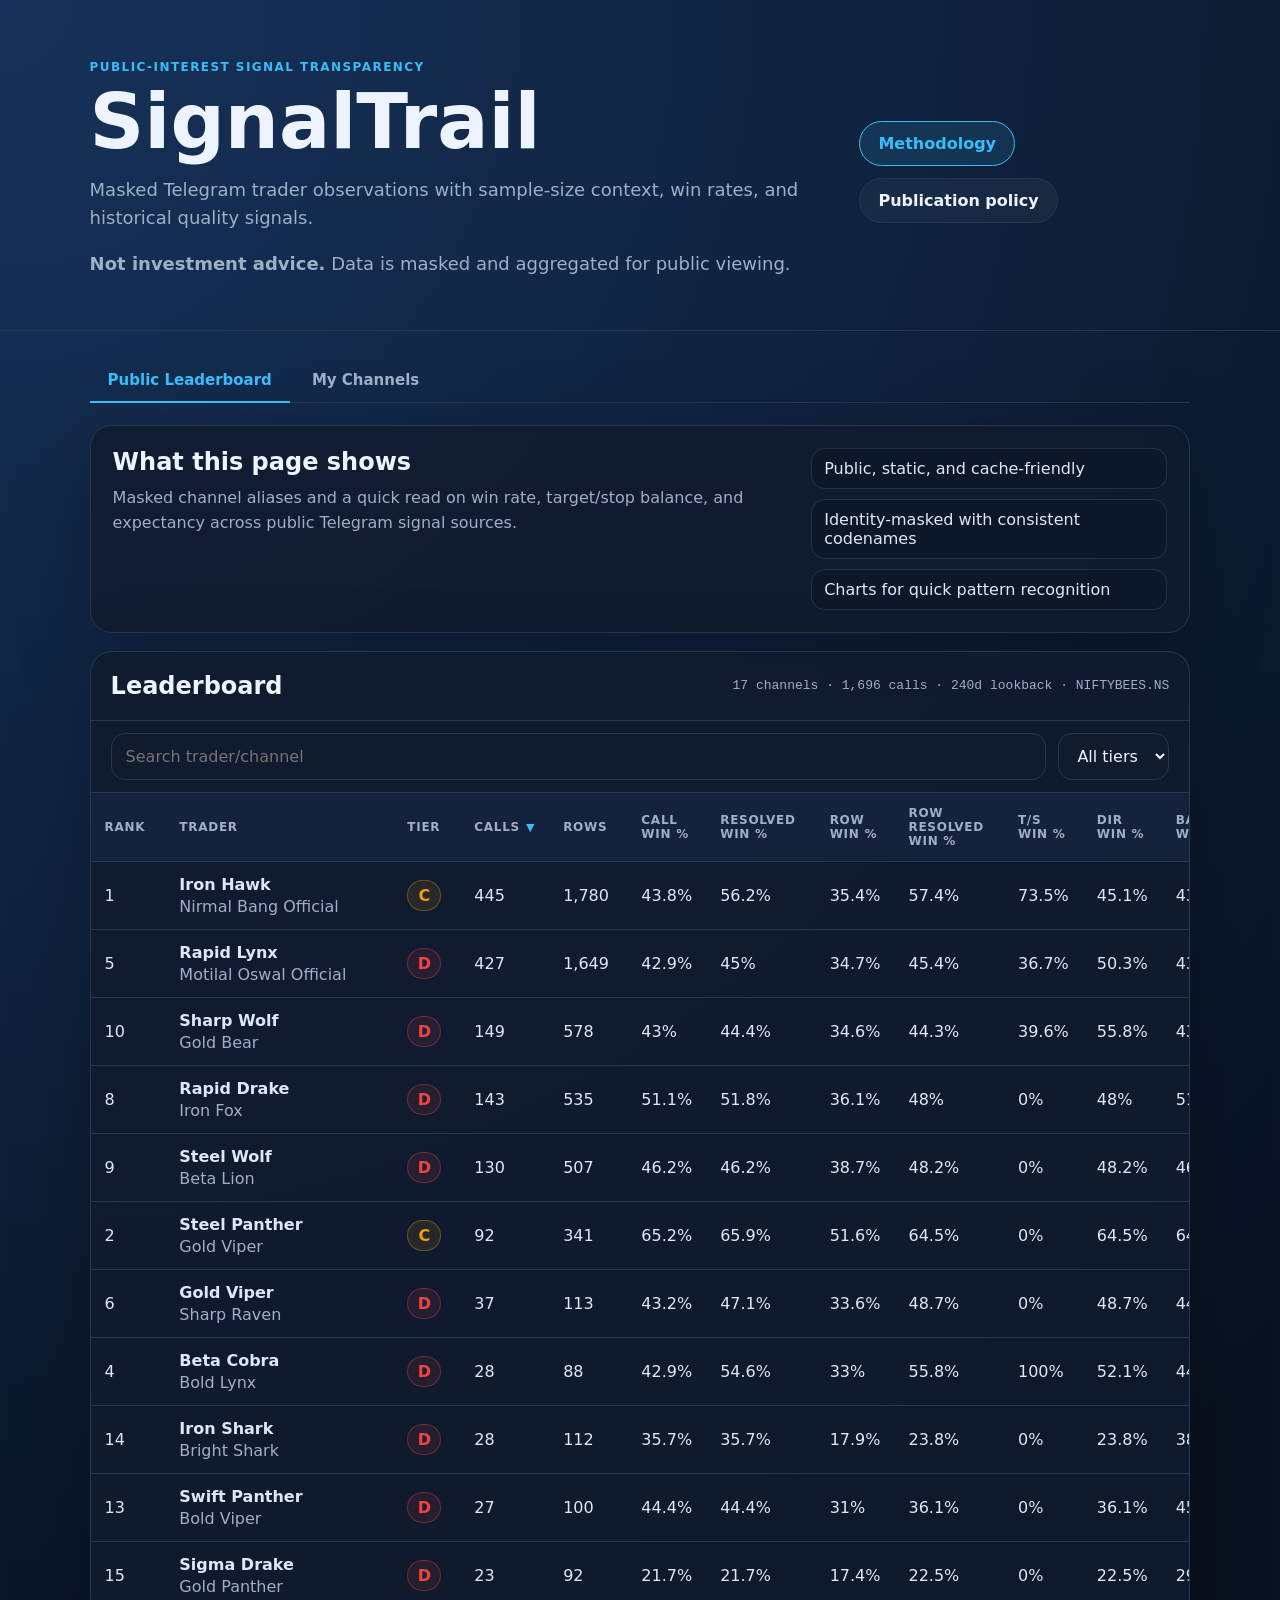
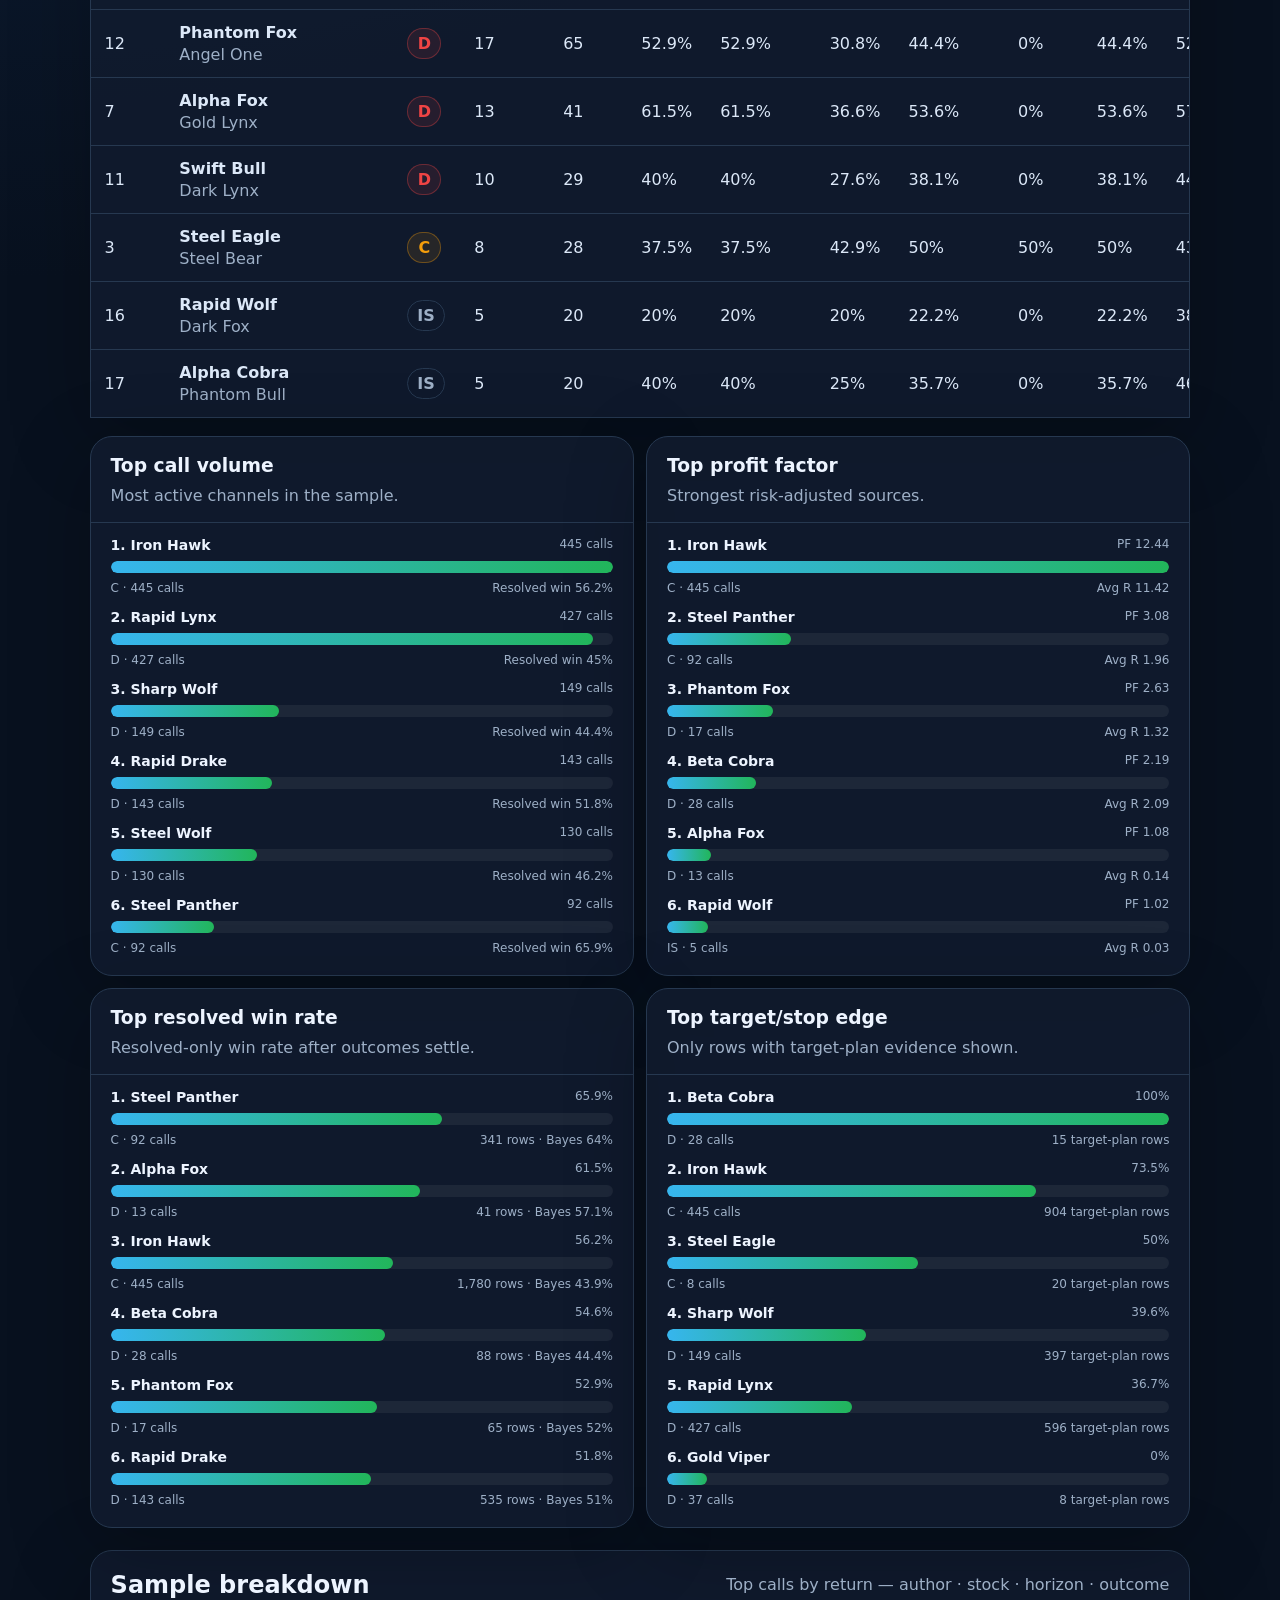
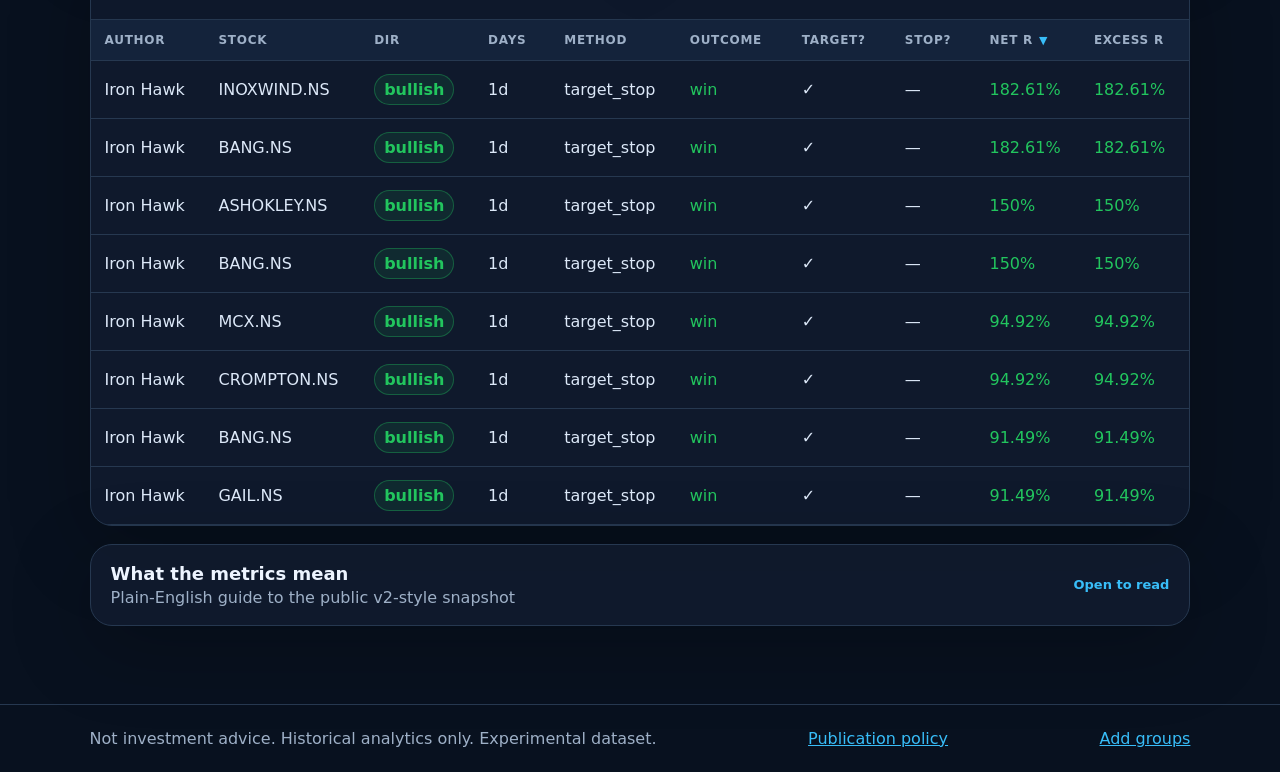
==== commit f182fd12: "feat: leaderboard-first layout, remove aggregate stat cards and insight paragraph" ====
--- a/index.html
+++ b/index.html
@@ -105,35 +105,32 @@
     </div>
 
     <!-- Shared dashboard content (rendered for whichever tab is active) -->
-    <section id="insight" class="card insight-card" aria-label="Performance summary"></section>
-    <section id="summary" class="summary-grid" aria-label="Leaderboard summary"></section>
+    <section class="card" style="margin-bottom:0;border-bottom:none;border-radius:22px 22px 0 0">
+      <div class="card-head">
+        <h2>Leaderboard</h2>
+        <span id="generated" class="muted" style="font-family:ui-monospace,monospace;font-size:13px">Loading...</span>
+      </div>
+      <div class="toolbar">
+        <input id="search" placeholder="Search trader/channel" />
+        <select id="tierFilter">
+          <option value="">All tiers</option>
+          <option>A</option><option>B</option><option>C</option><option>D</option><option>IS</option>
+        </select>
+      </div>
+      <div class="table-wrap">
+        <table id="leaderboard"></table>
+      </div>
+    </section>
+
     <section id="charts" class="charts" aria-label="Charts"></section>
 
     <section class="card">
       <div class="card-head">
         <h2>Sample breakdown</h2>
-        <span class="muted">Author → stock → days → target/stop outcome</span>
+        <span class="muted">Top calls by return — author · stock · horizon · outcome</span>
       </div>
       <div class="table-wrap">
         <table id="breakdown"></table>
-      </div>
-    </section>
-
-    <section class="toolbar">
-      <input id="search" placeholder="Search trader/channel" />
-      <select id="tierFilter">
-        <option value="">All tiers</option>
-        <option>A</option><option>B</option><option>C</option><option>D</option><option>IS</option>
-      </select>
-    </section>
-
-    <section class="card">
-      <div class="card-head">
-        <h2>Leaderboard</h2>
-        <span id="generated">Loading...</span>
-      </div>
-      <div class="table-wrap">
-        <table id="leaderboard"></table>
       </div>
     </section>
 
--- a/styles.css
+++ b/styles.css
@@ -56,7 +56,7 @@
 .bar-fill.good { background:linear-gradient(90deg, rgba(34,197,94,.95), rgba(56,189,248,.9)); }
 .bar-fill.warn { background:linear-gradient(90deg, rgba(245,158,11,.95), rgba(56,189,248,.9)); }
 .bar-foot { display:flex; justify-content:space-between; gap:12px; }
-.toolbar { display:flex; gap:12px; margin:22px 0; }
+.toolbar { display:flex; gap:12px; padding:12px 20px; border-bottom:1px solid var(--line); }
 input, select { background:var(--panel); border:1px solid var(--line); color:var(--text); border-radius:14px; padding:12px 14px; font:inherit; }
 input { min-width:280px; flex:1; }
 .card-head { display:flex; justify-content:space-between; align-items:center; gap:16px; padding:20px; border-bottom:1px solid var(--line); }
